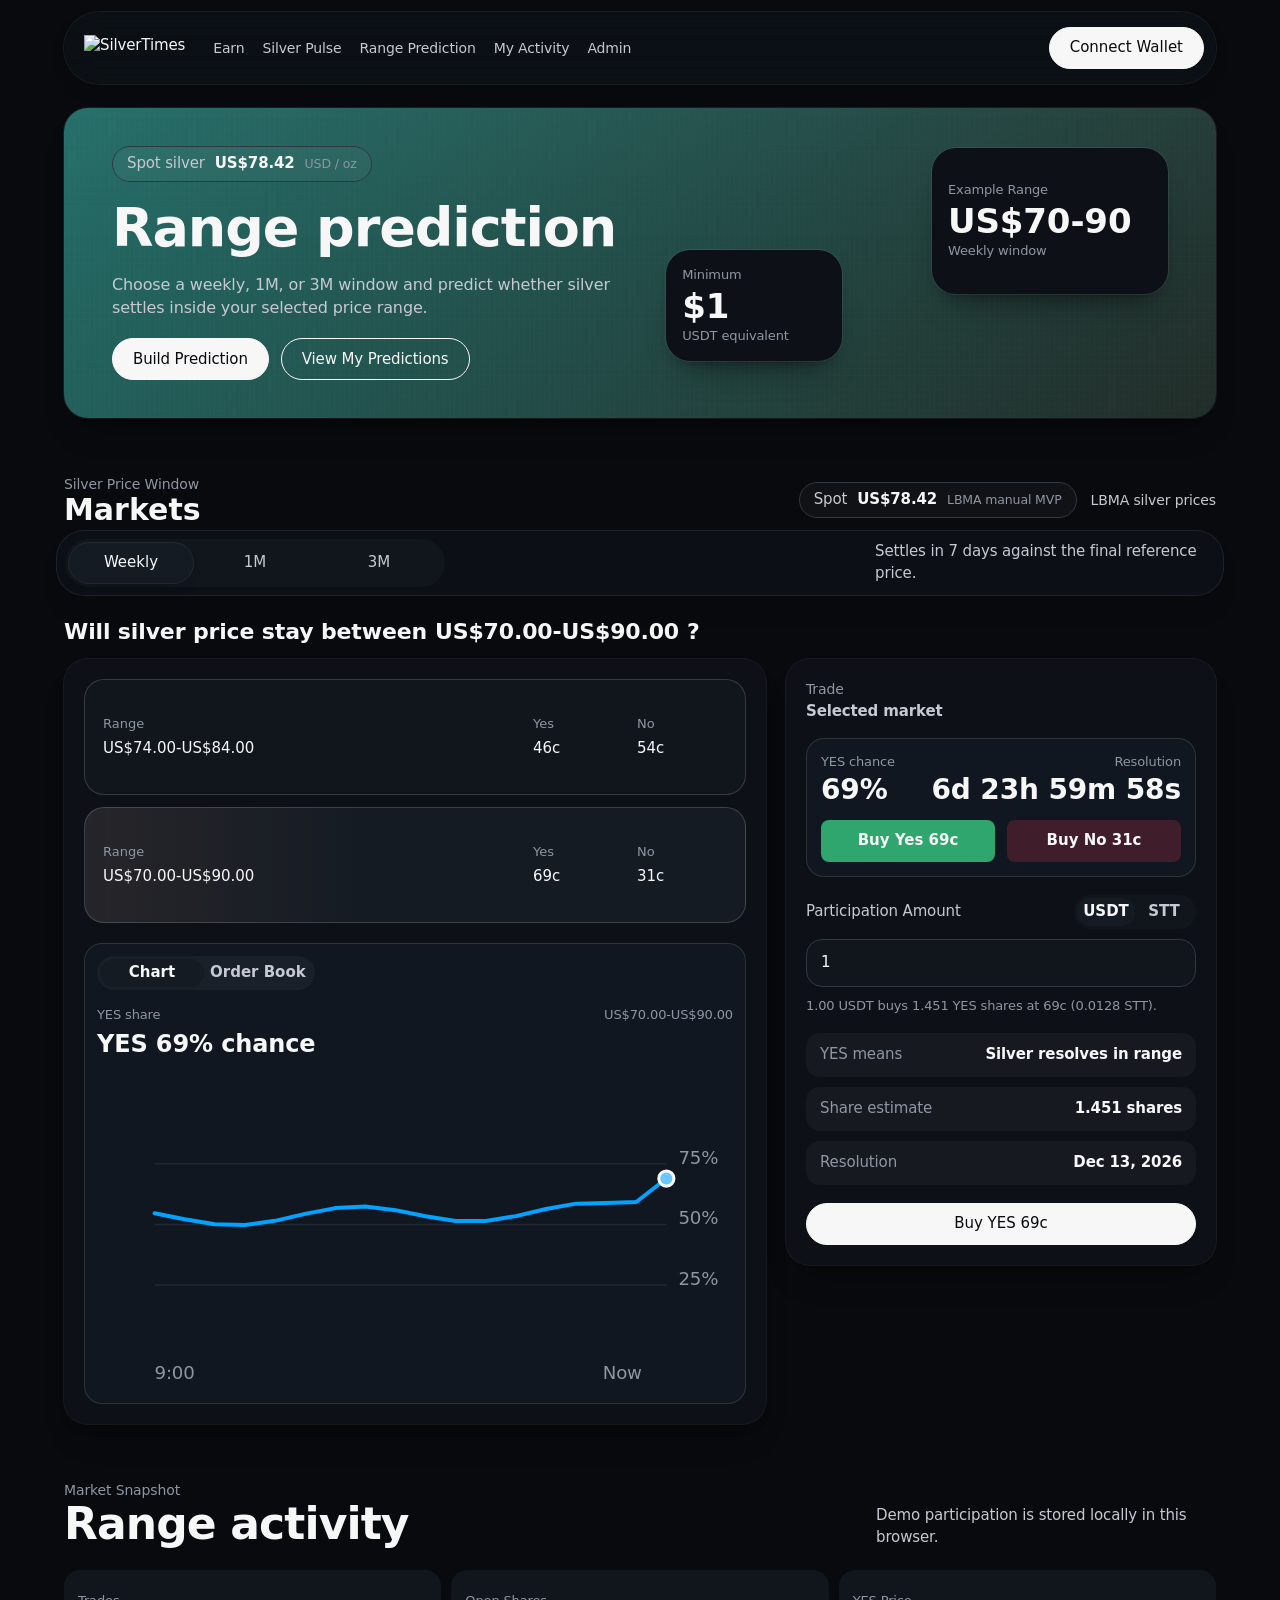
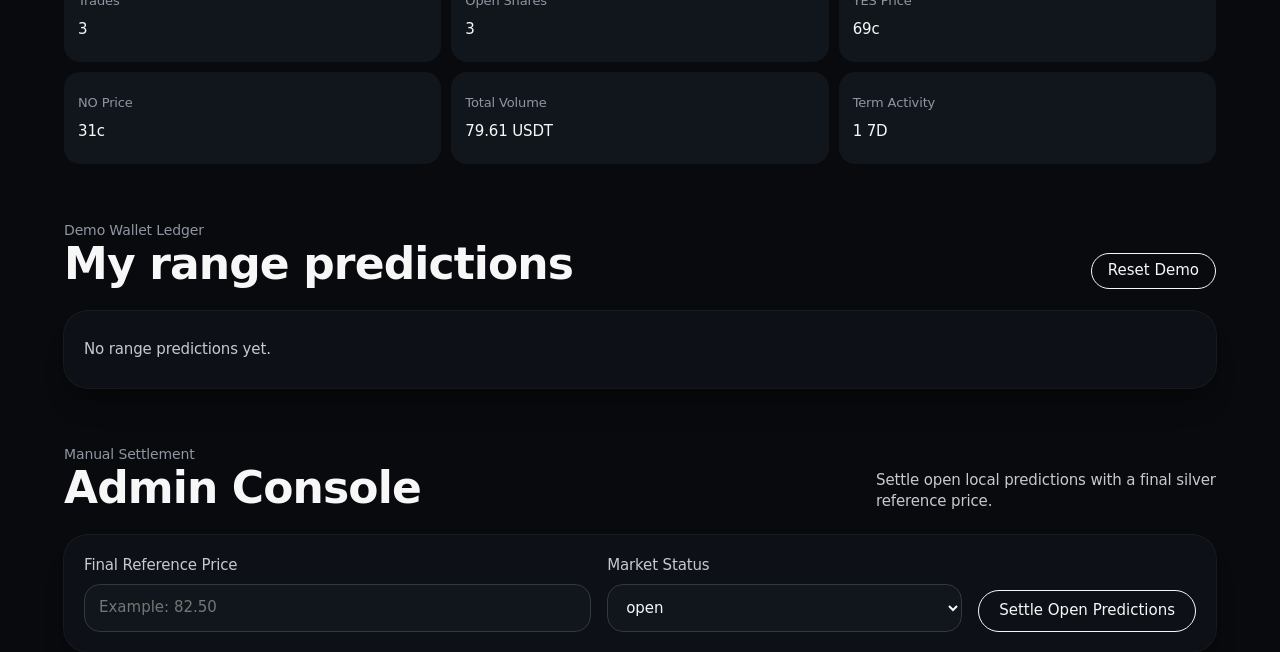
==== range-prediction.html @ 9d5549ba "Add range prediction market" ====
<!doctype html>
<html lang="en">
  <head>
    <meta charset="utf-8">
    <meta name="viewport" content="width=device-width, initial-scale=1">
    <title>Range Prediction</title>
    <link rel="stylesheet" href="styles.css?v=20260520-unified-header">
  </head>
  <body class="range-prediction-page">
    <header class="topbar" aria-label="Primary">
      <a class="brand" href="index.html#dashboard" aria-label="SilverTimes">
        <img src="https://www.silvertimes.io/ST_LOGO_DARK@2x.png" alt="SilverTimes">
      </a>
      <nav class="navlinks" aria-label="Sections">
        <a href="index.html#dashboard">Earn</a>
        <a href="silver-pulse.html">Silver Pulse</a>
        <a href="#predict">Range Prediction</a>
        <a href="#profile">My Activity</a>
        <a href="#admin">Admin</a>
      </nav>
      <div id="rangeHeaderMetric" class="spot-header" aria-live="polite"></div>
      <button id="rangeWalletButton" class="primary-button" type="button">Connect Wallet</button>
    </header>

    <main>
      <section id="predict" class="hero-band range-hero" aria-labelledby="rangeTitle">
        <div class="hero-copy">
          <div id="rangeSpotPill" class="spot-pill" aria-live="polite"></div>
          <h1 id="rangeTitle">Range prediction</h1>
          <p class="pulse-hero-text">
            Choose a weekly, 1M, or 3M window and predict whether silver settles inside your selected price range.
          </p>
          <div class="hero-actions">
            <a class="primary-button" href="#builder">Build Prediction</a>
            <a class="ghost-button" href="#profile">View My Predictions</a>
          </div>
        </div>
        <div class="hero-visual range-hero-visual" aria-hidden="true">
          <div class="orbital-card large">
            <span>Example Range</span>
            <strong id="heroRangeValue">US$70-90</strong>
            <small id="heroTermValue">1M window</small>
          </div>
          <div class="orbital-card">
            <span>Minimum</span>
            <strong>$1</strong>
            <small>USDT equivalent</small>
          </div>
        </div>
      </section>

      <section id="builder" class="workspace" aria-labelledby="builderTitle">
        <div class="section-heading range-builder-heading">
          <div>
            <p class="eyebrow">Silver Price Window</p>
            <h2 id="builderTitle">Markets</h2>
          </div>
          <div class="heading-actions">
            <div id="rangeSpotInline" class="spot-inline" aria-live="polite"></div>
            <a class="text-link" href="https://www.lbma.org.uk/prices-and-data/precious-metal-prices" target="_blank" rel="noreferrer">
              LBMA silver prices
            </a>
          </div>
        </div>

        <div class="controls-row range-controls-row">
          <div class="segmented" role="tablist" aria-label="Prediction term">
            <button class="segment is-active" type="button" data-term="weekly" role="tab" aria-selected="true">Weekly</button>
            <button class="segment" type="button" data-term="1m" role="tab" aria-selected="false">1M</button>
            <button class="segment" type="button" data-term="3m" role="tab" aria-selected="false">3M</button>
          </div>
          <p id="termSummary" class="summary-text">Settles in 7 days against the final reference price.</p>
        </div>

        <div id="rangeMarketQuestion" class="range-market-question" aria-live="polite"></div>

        <div class="product-grid range-builder-grid">
          <section class="product-list-shell range-market-list-shell" aria-labelledby="rangePresetTitle">
            <div class="panel-title-row">
              <div>
                <p class="eyebrow">Active Markets</p>
                <h3 id="rangePresetTitle">Range presets</h3>
              </div>
              <span id="rangeStatusPill" class="status-pill">Open</span>
            </div>
            <div id="rangePresetList" class="product-list range-preset-list" aria-live="polite"></div>

            <div class="range-market-panel">
              <div class="market-tabs" role="tablist" aria-label="Market view">
                <button id="chartTabButton" class="market-tab is-active" type="button" data-market-view="chart" role="tab" aria-selected="true" onclick="window.setRangeMarketView && window.setRangeMarketView('chart')">Chart</button>
                <button id="orderBookTabButton" class="market-tab" type="button" data-market-view="order-book" role="tab" aria-selected="false" onclick="window.setRangeMarketView && window.setRangeMarketView('order-book')">Order Book</button>
              </div>

              <div id="sharePriceChart" class="share-price-chart" aria-label="YES share price chart"></div>
              <div id="orderBookPanel" class="order-book-panel" aria-label="Market order book"></div>
            </div>
          </section>

          <aside class="detail-panel" aria-labelledby="ticketTitle">
            <div class="detail-stack">
              <div class="detail-header range-ticket-header">
                <p class="eyebrow">Trade</p>
                <h3 id="ticketTitle">Selected market</h3>
              </div>

              <div class="range-market-card">
                <div class="market-header-row">
                  <div>
                    <span id="marketChanceLabel" class="metric-label">YES chance</span>
                    <strong id="yesChanceValue">-</strong>
                  </div>
                  <div>
                    <span class="metric-label">Resolution</span>
                    <strong id="resolutionCountdown">-</strong>
                  </div>
                </div>

                <div class="market-side-actions" role="group" aria-label="Prediction side">
                  <button id="buyYesButton" class="market-side-button yes is-active" type="button" data-side="YES">Buy Yes</button>
                  <button id="buyNoButton" class="market-side-button no" type="button" data-side="NO">Buy No</button>
                </div>

              </div>

              <div class="amount-field">
                <div class="amount-heading">
                  <label for="rangeAmountInput">Participation Amount</label>
                  <div class="amount-unit-toggle" role="group" aria-label="Participation asset">
                    <button id="rangeUsdtButton" class="is-active" type="button" data-asset="USDT">USDT</button>
                    <button id="rangeSttButton" type="button" data-asset="STT">STT</button>
                  </div>
                </div>
                <input id="rangeAmountInput" type="number" min="0" step="0.01" placeholder="1.00">
                <div id="rangeAmountConversion" class="amount-conversion" aria-live="polite"></div>
              </div>

              <div id="rangeTicketSummary" class="range-ticket-summary"></div>
              <button id="submitRangePredictionButton" class="primary-button" type="button">Buy Shares</button>
            </div>
          </aside>
        </div>
      </section>

      <section class="workspace" aria-labelledby="marketStatsTitle">
        <div class="section-heading">
          <div>
            <p class="eyebrow">Market Snapshot</p>
            <h2 id="marketStatsTitle">Range activity</h2>
          </div>
          <p class="summary-text">Demo participation is stored locally in this browser.</p>
        </div>
        <div id="rangeStatsGrid" class="stat-grid range-stats-grid" aria-live="polite"></div>
      </section>

      <section id="profile" class="workspace" aria-labelledby="rangeProfileTitle">
        <div class="section-heading">
          <div>
            <p class="eyebrow">Demo Wallet Ledger</p>
            <h2 id="rangeProfileTitle">My range predictions</h2>
          </div>
          <button id="resetRangeButton" class="ghost-button compact" type="button">Reset Demo</button>
        </div>
        <div id="rangeProfilePanel" class="positions-list range-table-shell" aria-live="polite"></div>
      </section>

      <section id="admin" class="workspace" aria-labelledby="rangeAdminTitle">
        <div class="section-heading">
          <div>
            <p class="eyebrow">Manual Settlement</p>
            <h2 id="rangeAdminTitle">Admin Console</h2>
          </div>
          <p class="summary-text">Settle open local predictions with a final silver reference price.</p>
        </div>
        <form id="rangeAdminForm" class="admin-form range-admin-form">
          <div class="field">
            <label for="adminFinalPrice">Final Reference Price</label>
            <input id="adminFinalPrice" type="number" min="0" step="0.01" placeholder="Example: 82.50">
          </div>
          <div class="field">
            <label for="adminMarketStatus">Market Status</label>
            <select id="adminMarketStatus">
              <option value="open">open</option>
              <option value="locked">locked</option>
              <option value="settled">settled</option>
            </select>
          </div>
          <button class="ghost-button" type="submit">Settle Open Predictions</button>
        </form>
      </section>
    </main>

    <div id="rangeToast" class="toast" role="status" aria-live="polite"></div>

    <script src="range-prediction.js?v=20260520-unified-header"></script>
  </body>
</html>
---- styles.css ----
:root {
  --color-canvas: #080a0d;
  --color-ink: #f7f7f8;
  --color-graphite: #ffffff;
  --color-warm-mist: #211713;
  --color-terracotta: #f0a47a;
  --color-fog: #11161d;
  --color-muted-stone: #c6c9d1;
  --color-light-steel: #8f96a3;
  --color-hint-of-grey: #303844;
  --color-dusk-link: #a9afba;
  --surface-panel: #0d1117;
  --surface-elevated: #151b23;
  --font-sohne: Inter, ui-sans-serif, system-ui, -apple-system, BlinkMacSystemFont, "Segoe UI", Roboto, sans-serif;
  --font-signifier: Inter, ui-sans-serif, system-ui, -apple-system, BlinkMacSystemFont, "Segoe UI", Roboto, sans-serif;
  --page-max-width: 1152px;
  --shadow-subtle: rgba(255, 255, 255, 0.07) 0 0 0 1px, rgba(0, 0, 0, 0.45) 0 22px 34px -18px, rgba(0, 0, 0, 0.35) 0 8px 12px -8px;
}

* {
  box-sizing: border-box;
}

html {
  scroll-behavior: smooth;
}

section {
  scroll-margin-top: 100px;
}

body {
  margin: 0;
  min-width: 320px;
  background: var(--color-canvas);
  color: var(--color-ink);
  font-family: var(--font-sohne);
  font-size: 15px;
  line-height: 1.43;
  letter-spacing: -0.009em;
}

button,
input,
select {
  font: inherit;
}

a {
  color: inherit;
}

.topbar {
  position: sticky;
  top: 0;
  z-index: 20;
  display: grid;
  grid-template-columns: auto minmax(0, 1fr) auto auto;
  align-items: center;
  gap: 14px;
  width: min(var(--page-max-width), calc(100% - 40px));
  min-height: 72px;
  margin: 12px auto 0;
  padding: 10px 12px 10px 20px;
  border-radius: 999px;
  background: rgba(13, 17, 23, 0.9);
  box-shadow: rgba(255, 255, 255, 0.08) 0 0 0 1px, rgba(0, 0, 0, 0.5) 0 10px 24px -16px;
  backdrop-filter: blur(18px);
}

.topbar .navlinks {
  margin-left: 14px;
}

.brand {
  display: inline-flex;
  align-items: center;
  color: var(--color-ink);
  font-weight: 500;
  text-decoration: none;
}

.brand img {
  display: block;
  width: auto;
  height: 26px;
  object-fit: contain;
}

.navlinks {
  display: flex;
  align-items: center;
  gap: 18px;
}

.navlinks a,
.text-link {
  color: var(--color-muted-stone);
  font-size: 14px;
  font-weight: 500;
  line-height: 1;
  text-decoration: none;
  white-space: nowrap;
}

.navlinks a:hover,
.text-link:hover {
  color: var(--color-ink);
}

.primary-button,
.ghost-button {
  display: inline-flex;
  align-items: center;
  justify-content: center;
  min-height: 42px;
  padding: 0 20px;
  border-radius: 999px;
  font-weight: 500;
  text-decoration: none;
  cursor: pointer;
  white-space: nowrap;
}

.primary-button {
  border: 1px solid var(--color-ink);
  background: var(--color-ink);
  color: #080a0d;
}

.ghost-button {
  border: 1px solid var(--color-ink);
  background: transparent;
  color: var(--color-ink);
}

.primary-button:hover,
.primary-button:focus-visible {
  background: #ffffff;
}

.ghost-button:hover,
.ghost-button:focus-visible {
  background: var(--surface-elevated);
}

.ghost-button.compact {
  min-height: 36px;
  padding: 0 16px;
}

.hero-band {
  position: relative;
  width: min(var(--page-max-width), calc(100% - 40px));
  height: auto;
  min-height: 310px;
  margin: 24px auto 0;
  display: grid;
  grid-template-columns: minmax(0, 1.02fr) minmax(360px, 0.98fr);
  gap: 32px;
  align-items: center;
  padding: 36px 48px;
  border-radius: 24px;
  background: linear-gradient(-45deg, #0b0f15, #123455, #211713, #148bd2);
  background-size: 400% 400%;
  animation: heroGradientFlow 15s ease infinite;
  box-shadow: var(--shadow-subtle);
  overflow: hidden;
  isolation: isolate;
}

.hero-band::after {
  content: "";
  position: absolute;
  z-index: -1;
  pointer-events: none;
}

.hero-band::before {
  content: none;
}

.hero-band::after {
  inset: 0;
  background:
    repeating-linear-gradient(90deg, rgba(255, 255, 255, 0.045) 0 1px, transparent 1px 5px),
    repeating-linear-gradient(0deg, rgba(255, 255, 255, 0.025) 0 1px, transparent 1px 7px),
    linear-gradient(180deg, rgba(255, 255, 255, 0.08), transparent 42%, rgba(0, 0, 0, 0.24));
  background-size: 100% 100%, 100% 100%, 100% 100%;
  opacity: 0.22;
  mix-blend-mode: screen;
  animation: heroTextureDrift 9s linear infinite;
}

@keyframes heroGradientFlow {
  0% {
    background-position: 0% 50%;
  }

  50% {
    background-position: 100% 50%;
  }

  100% {
    background-position: 0% 50%;
  }
}

@keyframes heroTextureDrift {
  0% {
    transform: translateX(0);
  }

  100% {
    transform: translateX(18px);
  }
}

@media (prefers-reduced-motion: reduce) {
  .hero-band,
  .hero-band::after {
    animation: none;
  }
}

.hero-copy {
  position: relative;
  z-index: 1;
  display: grid;
  gap: 18px;
}

.spot-pill,
.spot-inline,
.spot-header {
  display: inline-flex;
  align-items: center;
  gap: 10px;
  width: fit-content;
  min-height: 36px;
  padding: 0 14px;
  border: 1px solid var(--color-hint-of-grey);
  border-radius: 999px;
  background: rgba(255, 255, 255, 0.03);
  color: var(--color-muted-stone);
}

.spot-pill:empty,
.spot-inline:empty {
  display: none;
}

.spot-pill strong,
.spot-inline strong,
.spot-header strong {
  color: var(--color-ink);
  font-weight: 600;
}

.spot-pill small,
.spot-inline small,
.spot-header small {
  color: var(--color-light-steel);
}

.spot-header {
  max-width: 0;
  min-height: 38px;
  padding: 0;
  opacity: 0;
  overflow: hidden;
  white-space: nowrap;
  transform: translateX(18px) scale(0.96);
  transition: max-width 260ms ease, padding 260ms ease, opacity 220ms ease, transform 260ms ease;
}

.topbar.has-spot .spot-header {
  max-width: 310px;
  padding: 0 14px;
  opacity: 1;
  transform: translateX(0) scale(1);
}

.spot-inline {
  transition: opacity 180ms ease, transform 220ms ease;
}

.market-stuck .spot-inline {
  opacity: 0;
  transform: translateY(-8px) scale(0.96);
  pointer-events: none;
}

.silver-pulse-page.market-stuck .spot-inline {
  opacity: 1;
  transform: none;
  pointer-events: auto;
}

.eyebrow {
  margin: 0;
  color: var(--color-light-steel);
  font-size: 14px;
  line-height: 1.43;
}

h1,
h2,
h3 {
  margin: 0;
  color: var(--color-ink);
}

h1,
h2 {
  font-family: var(--font-signifier);
  font-weight: 600;
  letter-spacing: -0.02em;
}

h1 {
  max-width: 660px;
  font-size: clamp(38px, 5vw, 54px);
  line-height: 1.05;
}

h2 {
  font-size: clamp(34px, 4vw, 44px);
  line-height: 1.1;
}

h3 {
  font-size: 22px;
  font-weight: 500;
  line-height: 1.18;
}

.hero-actions {
  display: flex;
  flex-wrap: wrap;
  gap: 12px;
}

.hero-visual {
  position: relative;
  z-index: 1;
  min-height: 230px;
}

.orbital-card {
  position: absolute;
  display: grid;
  gap: 4px;
  min-width: 150px;
  padding: 16px;
  border-radius: 24px;
  background: var(--surface-panel);
  box-shadow: var(--shadow-subtle);
}

.orbital-card span,
.orbital-card small,
.metric-label {
  color: var(--color-light-steel);
  font-size: 13px;
}

.orbital-card strong {
  font-family: var(--font-signifier);
  font-size: 40px;
  font-weight: 600;
  line-height: 1;
}

.orbital-card.large {
  top: 0;
  right: 24px;
  z-index: 4;
  min-width: 176px;
  min-height: 146px;
  align-content: center;
}

.orbital-card:not(.large):not(.warm) {
  top: 68px;
  left: 22px;
  z-index: 1;
  min-width: 176px;
}

.orbital-card.warm {
  left: 82px;
  bottom: 4px;
  z-index: 2;
  min-width: 306px;
  background: var(--color-warm-mist);
  transform: rotate(-1deg);
}

.orbital-card.warm::before {
  content: "";
  width: 70px;
  height: 6px;
  border-radius: 999px;
  background: var(--color-terracotta);
}

.workspace {
  width: min(var(--page-max-width), calc(100% - 40px));
  margin: 0 auto;
  padding: 56px 0 0;
}

.section-heading {
  display: flex;
  align-items: flex-end;
  justify-content: space-between;
  gap: 24px;
  margin-bottom: 22px;
}

.heading-actions {
  display: flex;
  align-items: center;
  gap: 14px;
}

.summary-text {
  max-width: 340px;
  margin: 0;
  color: var(--color-muted-stone);
}

.controls-row {
  position: sticky;
  top: 88px;
  z-index: 14;
  display: flex;
  align-items: center;
  justify-content: space-between;
  gap: 16px;
  margin: -8px -8px 20px;
  padding: 8px;
  border-radius: 28px;
  background: rgba(8, 10, 13, 0);
  transition: background 220ms ease, box-shadow 220ms ease, transform 220ms ease;
}

.controls-row.is-stuck {
  background: rgba(8, 10, 13, 0.86);
  box-shadow: rgba(255, 255, 255, 0.08) 0 0 0 1px, rgba(0, 0, 0, 0.42) 0 18px 34px -20px;
  backdrop-filter: blur(16px);
}

.segmented {
  display: inline-flex;
  min-height: 48px;
  padding: 4px;
  border-radius: 999px;
  background: var(--color-fog);
}

.segment,
.term-segment {
  min-width: 124px;
  min-height: 40px;
  border: 0;
  border-radius: 999px;
  background: transparent;
  color: var(--color-muted-stone);
  font-weight: 500;
  cursor: pointer;
}

.term-segment {
  min-width: 94px;
}

.segment.is-active,
.term-segment.is-active {
  background: var(--surface-elevated);
  color: var(--color-ink);
  box-shadow: rgba(255, 255, 255, 0.08) 0 0 0 1px, rgba(0, 0, 0, 0.35) 0 8px 18px -12px;
}

.expiry-picker {
  display: flex;
  flex-wrap: wrap;
  justify-content: flex-end;
  gap: 10px;
}

.expiry-list {
  display: inline-flex;
  min-height: 48px;
  padding: 4px;
  border-radius: 999px;
  background: var(--color-fog);
}

.expiry-option {
  display: grid;
  place-items: center;
  gap: 1px;
  min-width: 84px;
  min-height: 48px;
  border: 0;
  border-radius: 999px;
  background: transparent;
  color: var(--color-muted-stone);
  font-weight: 500;
  cursor: pointer;
}

.expiry-option.is-active {
  background: var(--surface-elevated);
  color: var(--color-ink);
  box-shadow: rgba(255, 255, 255, 0.08) 0 0 0 1px, rgba(0, 0, 0, 0.35) 0 8px 18px -12px;
}

.product-grid {
  display: grid;
  grid-template-columns: minmax(0, 1fr) 410px;
  gap: 20px;
  align-items: start;
}

.product-list-shell,
.detail-panel,
.positions-list,
.admin-form {
  border-radius: 24px;
  background: var(--surface-panel);
  box-shadow: var(--shadow-subtle);
}

.panel-title-row {
  display: flex;
  justify-content: space-between;
  gap: 20px;
  padding: 20px;
}

.mini-visual {
  display: flex;
  align-items: center;
  gap: 8px;
  min-width: 220px;
}

.mini-visual span {
  flex: 1;
  height: 10px;
  border-radius: 999px;
  background: var(--color-fog);
  overflow: hidden;
}

.mini-visual span::before {
  content: "";
  display: block;
  width: var(--fill, 66%);
  height: 100%;
  border-radius: inherit;
  background: var(--color-ink);
}

.mini-visual strong {
  font-size: 14px;
  font-weight: 500;
}

.product-list {
  display: grid;
  gap: 12px;
  padding: 0 20px 20px;
}

.product-row {
  display: grid;
  grid-template-columns: 1fr 130px 130px 156px;
  gap: 14px;
  align-items: center;
  width: 100%;
  min-height: 116px;
  padding: 18px;
  border: 1px solid rgba(255, 255, 255, 0.16);
  border-radius: 20px;
  background: var(--color-fog);
  color: var(--color-ink);
  text-align: left;
  cursor: pointer;
}

.product-row:hover {
  border-color: rgba(255, 255, 255, 0.34);
  background: var(--surface-elevated);
}

.product-row.is-selected {
  border-color: rgba(255, 255, 255, 0.16);
  background:
    linear-gradient(90deg, rgba(240, 164, 122, 0.08), transparent 42%),
    var(--surface-elevated);
}

.product-title {
  display: grid;
  gap: 8px;
}

.product-title strong {
  font-size: 22px;
  font-weight: 500;
  line-height: 1.18;
}

.product-title span {
  color: var(--color-muted-stone);
}

.risk-visual {
  display: grid;
  gap: 8px;
}

.risk-track {
  position: relative;
  height: 10px;
  border-radius: 999px;
  background: var(--color-warm-mist);
}

.risk-track::before {
  content: "";
  position: absolute;
  left: var(--marker, 50%);
  top: -5px;
  width: 20px;
  height: 20px;
  border-radius: 50%;
  background: var(--color-ink);
}

.metric {
  display: grid;
  gap: 4px;
}

.metric-value {
  color: var(--color-ink);
  font-weight: 500;
}

.metric-value small {
  display: block;
  margin-top: 4px;
  color: var(--color-light-steel);
  font-size: 12px;
  font-weight: 500;
}

.detail-panel {
  position: sticky;
  top: 100px;
  padding: 20px;
}

.detail-stack {
  display: grid;
  gap: 18px;
}

.detail-header {
  display: grid;
  gap: 8px;
}

.stat-grid {
  display: grid;
  grid-template-columns: 1fr 1fr;
  gap: 10px;
}

.stat,
.quote-box,
.scenario-card {
  padding: 14px;
  border-radius: 16px;
  background: var(--color-fog);
}

.info-popover {
  position: relative;
  width: fit-content;
}

.info-button {
  min-height: 32px;
  padding: 0 12px;
  border: 1px solid var(--color-hint-of-grey);
  border-radius: 999px;
  background: transparent;
  color: var(--color-muted-stone);
  cursor: help;
}

.tooltip {
  position: absolute;
  left: 0;
  top: calc(100% + 8px);
  z-index: 10;
  display: none;
  width: min(320px, 78vw);
  padding: 12px;
  border: 1px solid var(--color-hint-of-grey);
  border-radius: 16px;
  background: var(--surface-elevated);
  color: var(--color-muted-stone);
  box-shadow: var(--shadow-subtle);
}

.tooltip strong {
  display: block;
  color: var(--color-ink);
}

.info-popover:hover .tooltip,
.info-popover:focus-within .tooltip {
  display: grid;
  gap: 6px;
}

.stat {
  display: grid;
  align-content: center;
  gap: 8px;
  min-height: 92px;
}

.stat .metric-label,
.stat .metric-value {
  display: block;
}

.outcome-map {
  display: grid;
  grid-template-columns: 1fr auto 1fr;
  gap: 10px;
  align-items: center;
}

.scenario-card {
  min-height: 112px;
}

.scenario-card strong {
  display: block;
  margin-bottom: 6px;
}

.scenario-card p {
  margin: 0;
  color: var(--color-muted-stone);
}

.target-node {
  width: 54px;
  height: 54px;
  display: grid;
  place-items: center;
  border-radius: 50%;
  background: var(--color-warm-mist);
  color: var(--color-terracotta);
  font-weight: 500;
}

.deposit-form {
  display: grid;
  gap: 14px;
  padding-top: 2px;
}

label {
  display: grid;
  gap: 8px;
  color: var(--color-muted-stone);
}

.amount-field {
  display: grid;
  gap: 10px;
}

.amount-heading {
  display: flex;
  align-items: center;
  justify-content: space-between;
  gap: 12px;
}

.amount-heading label {
  display: block;
}

.amount-unit-toggle {
  display: inline-flex;
  min-height: 34px;
  padding: 3px;
  border-radius: 999px;
  background: var(--color-fog);
}

.amount-unit-toggle button {
  min-width: 58px;
  border: 0;
  border-radius: 999px;
  background: transparent;
  color: var(--color-muted-stone);
  font-weight: 600;
  cursor: pointer;
}

.expiry-option small {
  color: var(--color-light-steel);
  font-size: 11px;
  font-weight: 500;
}

.amount-unit-toggle button.is-active {
  background: var(--surface-elevated);
  color: var(--color-ink);
}

.amount-conversion {
  color: var(--color-light-steel);
  font-size: 13px;
}

.field {
  display: grid;
  gap: 8px;
}

.field label {
  color: var(--color-muted-stone);
}

input,
select {
  width: 100%;
  min-height: 48px;
  border: 1px solid var(--color-hint-of-grey);
  border-radius: 16px;
  background: var(--color-fog);
  color: var(--color-ink);
  padding: 0 14px;
  outline: none;
}

input:focus,
select:focus {
  border-color: var(--color-ink);
}

.quote-box {
  display: block;
}

.scenario-chart {
  display: grid;
  gap: 12px;
  padding: 14px;
  border-radius: 18px;
  background: var(--surface-elevated);
}

.chart-header {
  display: flex;
  align-items: center;
  justify-content: space-between;
  gap: 12px;
  color: var(--color-muted-stone);
}

.chart-header strong {
  color: var(--color-ink);
}

.line-chart {
  min-height: 188px;
  border-radius: 14px;
  background:
    linear-gradient(90deg, rgba(255, 255, 255, 0.04) 1px, transparent 1px) 0 0 / 25% 100%,
    linear-gradient(180deg, rgba(255, 255, 255, 0.04) 1px, transparent 1px) 0 0 / 100% 33.33%,
    #111720;
  overflow: hidden;
}

.line-chart svg {
  display: block;
  width: 100%;
  height: auto;
}

.chart-grid-line {
  stroke: rgba(240, 164, 122, 0.52);
  stroke-width: 1;
  stroke-dasharray: 5 5;
}

.chart-expiry-line {
  stroke: rgba(255, 255, 255, 0.14);
  stroke-width: 1;
  stroke-dasharray: 4 4;
}

.chart-path {
  fill: none;
  stroke: #a89b51;
  stroke-width: 2.3;
  stroke-linecap: round;
  stroke-linejoin: round;
}

.chart-current-dot,
.chart-settle-dot {
  stroke: var(--color-ink);
  stroke-width: 2;
}

.chart-current-dot {
  fill: #67c7ff;
}

.chart-settle-dot {
  fill: var(--color-terracotta);
}

.chart-tag,
.chart-tooltip,
.chart-price,
.chart-axis {
  font-family: var(--font-sohne);
  font-size: 10px;
}

.chart-tag {
  fill: var(--color-muted-stone);
}

.chart-tooltip {
  fill: var(--color-ink);
}

.chart-price {
  fill: var(--color-terracotta);
  font-weight: 600;
}

.chart-axis {
  fill: var(--color-light-steel);
}

.scenario-slider {
  display: grid;
  grid-template-columns: 1fr auto;
  gap: 8px 12px;
  color: var(--color-light-steel);
}

.scenario-slider input {
  grid-column: 1 / -1;
  width: 100%;
  min-height: 28px;
  padding: 0;
  border: 0;
  border-radius: 0;
  background: transparent;
  accent-color: var(--color-terracotta);
  appearance: none;
  cursor: pointer;
  touch-action: pan-y;
}

.scenario-slider input::-webkit-slider-runnable-track {
  height: 6px;
  border-radius: 999px;
  background: linear-gradient(90deg, rgba(240, 164, 122, 0.9), rgba(247, 247, 248, 0.18));
}

.scenario-slider input::-webkit-slider-thumb {
  appearance: none;
  width: 18px;
  height: 18px;
  margin-top: -6px;
  border: 3px solid var(--color-ink);
  border-radius: 50%;
  background: var(--color-terracotta);
  box-shadow: 0 0 0 5px rgba(240, 164, 122, 0.16);
}

.scenario-slider input::-moz-range-track {
  height: 6px;
  border-radius: 999px;
  background: linear-gradient(90deg, rgba(240, 164, 122, 0.9), rgba(247, 247, 248, 0.18));
}

.scenario-slider input::-moz-range-thumb {
  width: 18px;
  height: 18px;
  border: 3px solid var(--color-ink);
  border-radius: 50%;
  background: var(--color-terracotta);
  box-shadow: 0 0 0 5px rgba(240, 164, 122, 0.16);
}

.scenario-slider strong,
.scenario-result strong {
  color: var(--color-ink);
}

.scenario-result {
  display: flex;
  align-items: center;
  justify-content: space-between;
  gap: 12px;
  min-height: 46px;
  padding: 0 14px;
  border-radius: 14px;
  background: rgba(255, 255, 255, 0.04);
  color: var(--color-light-steel);
}

.scenario-chart[data-outcome="convert"] .scenario-result {
  background: rgba(240, 164, 122, 0.14);
}

.scenario-chart.is-empty .scenario-result strong {
  color: var(--color-muted-stone);
}

.scenario-breakdown {
  margin: 8px 2px 0;
  color: var(--color-light-steel);
  font-size: 0.72rem;
  line-height: 1.45;
}

.payoff-track {
  position: relative;
  display: grid;
  grid-template-columns: 1fr auto 1fr;
  gap: 12px;
  align-items: center;
  min-height: 110px;
}

.payoff-track::before {
  content: "";
  position: absolute;
  left: 22%;
  right: 22%;
  top: 50%;
  height: 4px;
  border-radius: 999px;
  background: linear-gradient(90deg, rgba(240, 164, 122, 0.45), rgba(247, 247, 248, 0.2), rgba(240, 164, 122, 0.45));
  transform: translateY(-50%);
}

.payoff-node {
  position: relative;
  z-index: 1;
  display: grid;
  gap: 6px;
  min-height: 90px;
  padding: 14px;
  border-radius: 16px;
  background: var(--surface-elevated);
}

.payoff-node small {
  color: var(--color-light-steel);
}

.payoff-node strong {
  color: var(--color-ink);
}

.payoff-threshold {
  position: relative;
  z-index: 1;
  display: grid;
  place-items: center;
  width: 64px;
  height: 64px;
  border-radius: 50%;
  background: var(--color-warm-mist);
  color: var(--color-terracotta);
  font-weight: 600;
  text-align: center;
}

.payoff-chart.is-empty .payoff-node strong {
  color: var(--color-muted-stone);
}

.ack-list {
  display: grid;
  gap: 8px;
  margin: 0;
  padding: 0;
  list-style: none;
}

.ack-list label {
  grid-template-columns: 18px 1fr;
  align-items: start;
  gap: 10px;
  line-height: 1.35;
}

.ack-list input {
  width: 18px;
  min-height: 18px;
  margin: 2px 0 0;
  accent-color: var(--color-ink);
}

.positions-list {
  margin-top: 20px;
}

.position-row {
  display: grid;
  grid-template-columns: minmax(170px, 1fr) repeat(4, minmax(110px, 0.6fr)) auto;
  gap: 12px;
  align-items: center;
  padding: 18px 20px;
  border-bottom: 1px solid var(--color-hint-of-grey);
}

.position-row:last-child {
  border-bottom: 0;
}

.empty-state {
  padding: 28px 20px;
  color: var(--color-muted-stone);
}

.status-pill {
  display: inline-flex;
  align-items: center;
  width: fit-content;
  min-height: 28px;
  padding: 0 10px;
  border-radius: 999px;
  background: var(--color-warm-mist);
  color: var(--color-terracotta);
  font-size: 13px;
  font-weight: 500;
}

.admin-form {
  display: grid;
  grid-template-columns: minmax(180px, 1fr) minmax(180px, 1fr) auto;
  gap: 16px;
  align-items: end;
  margin-top: 20px;
  padding: 20px;
}

.toast {
  position: fixed;
  right: 24px;
  bottom: 24px;
  z-index: 40;
  max-width: 360px;
  padding: 14px 16px;
  border-radius: 16px;
  background: var(--color-ink);
  color: #080a0d;
  opacity: 0;
  transform: translateY(8px);
  pointer-events: none;
  transition: opacity 160ms ease, transform 160ms ease;
}

.toast.is-visible {
  opacity: 1;
  transform: translateY(0);
}

.confirm-modal {
  position: fixed;
  inset: 0;
  z-index: 60;
  display: grid;
  place-items: center;
  padding: 24px;
  background: rgba(0, 0, 0, 0.64);
  backdrop-filter: blur(12px);
}

.confirm-modal[hidden] {
  display: none;
}

.confirm-card {
  width: min(460px, 100%);
  display: grid;
  gap: 18px;
  padding: 24px;
  border: 1px solid var(--color-hint-of-grey);
  border-radius: 24px;
  background: var(--surface-panel);
  box-shadow: rgba(0, 0, 0, 0.5) 0 30px 60px -24px;
}

.confirm-summary {
  display: grid;
  grid-template-columns: 1fr 1fr;
  gap: 10px;
}

.confirm-summary span {
  display: grid;
  gap: 4px;
  padding: 12px;
  border-radius: 14px;
  background: var(--color-fog);
}

.confirm-summary .invest-summary {
  grid-column: 1 / -1;
}

.confirm-summary small {
  color: var(--color-light-steel);
}

.confirm-summary strong {
  color: var(--color-ink);
}

.confirm-check {
  grid-template-columns: 18px 1fr;
  align-items: start;
  gap: 10px;
  line-height: 1.35;
}

.confirm-check input {
  width: 18px;
  min-height: 18px;
  margin: 2px 0 0;
  accent-color: var(--color-ink);
}

.confirm-actions {
  display: flex;
  justify-content: flex-end;
  gap: 10px;
}

.confirm-actions .primary-button:disabled {
  opacity: 0.45;
  cursor: not-allowed;
}

@media (max-width: 1080px) {
  .hero-band,
  .product-grid {
    grid-template-columns: 1fr;
  }

  .hero-visual {
    min-height: 220px;
  }

  .orbital-card.large {
    right: 0;
  }

  .orbital-card.warm {
    left: 70px;
    min-width: 280px;
  }

  .detail-panel {
    position: static;
  }

  .product-row,
  .position-row {
    grid-template-columns: 1fr 1fr;
  }
}

@media (max-width: 760px) {
  .topbar {
    grid-template-columns: 1fr auto auto;
    width: min(100% - 24px, var(--page-max-width));
    margin-top: 8px;
    gap: 8px;
  }

  .navlinks {
    display: none;
  }

  .topbar.has-spot .spot-header {
    max-width: 118px;
    padding: 0 10px;
  }

  .spot-header span,
  .spot-header small {
    display: none;
  }

  .hero-band,
  .workspace {
    width: min(100% - 24px, var(--page-max-width));
  }

  .hero-band {
    min-height: auto;
    padding: 86px 28px 28px;
  }

  .hero-visual {
    display: none;
  }

  .section-heading,
  .controls-row,
  .panel-title-row {
    align-items: flex-start;
    flex-direction: column;
  }

  .controls-row {
    top: 76px;
    margin-left: -6px;
    margin-right: -6px;
  }

  .heading-actions {
    align-items: flex-start;
    flex-direction: column;
  }

  .segmented,
  .term-control,
  .expiry-list,
  .expiry-picker {
    width: 100%;
  }

  .segment,
  .term-segment,
  .expiry-option {
    flex: 1;
    min-width: 0;
  }

  .product-row,
  .position-row,
  .stat-grid,
  .admin-form,
  .payoff-track {
    grid-template-columns: 1fr;
  }

  .stat {
    min-height: 76px;
  }

  .toast {
    left: 16px;
    right: 16px;
    bottom: 16px;
  }
}

.pulse-hero {
  min-height: 300px;
  background:
    radial-gradient(circle at 76% 22%, rgba(103, 199, 255, 0.22), transparent 28%),
    linear-gradient(135deg, #0b1016 0%, #16110f 46%, #0f2232 100%);
}

.pulse-hero::after {
  opacity: 0.18;
  background:
    linear-gradient(90deg, rgba(255, 255, 255, 0.035) 1px, transparent 1px) 0 0 / 24px 100%,
    linear-gradient(180deg, rgba(255, 255, 255, 0.025) 1px, transparent 1px) 0 0 / 100% 24px;
}

.pulse-hero .orbital-card.warm {
  display: none;
}

.pulse-hero .orbital-card.large {
  top: 18px;
  right: 18px;
}

.pulse-hero .orbital-card:not(.large):not(.warm) {
  top: 100px;
  left: 56px;
}

.pulse-hero-text {
  max-width: 650px;
  margin: 0;
  color: var(--color-muted-stone);
  font-size: 16px;
}

.pulse-round-grid {
  grid-template-columns: minmax(0, 1fr) 410px;
}

.pulse-play-panel {
  display: grid;
  gap: 14px;
  padding: 0 20px 20px;
}

.pulse-question-card {
  display: grid;
  gap: 8px;
  min-height: 98px;
  padding: 18px;
  border-radius: 20px;
  background:
    linear-gradient(90deg, rgba(240, 164, 122, 0.08), transparent 48%),
    var(--color-fog);
  border: 1px solid rgba(255, 255, 255, 0.14);
}

.pulse-question-card strong {
  max-width: 720px;
  font-size: 28px;
  font-weight: 500;
  line-height: 1.12;
}

.pulse-price-grid {
  display: grid;
  grid-template-columns: repeat(4, minmax(0, 1fr));
  gap: 8px;
  order: 4;
}

.pulse-price-grid .stat {
  min-height: 74px;
  padding: 12px;
  background: rgba(255, 255, 255, 0.035);
}

.prediction-actions {
  position: relative;
  display: grid;
  grid-template-columns: 1fr 1fr;
  gap: 14px;
}

.pulse-choice {
  display: grid;
  place-items: center;
  gap: 8px;
  min-height: 176px;
  border: 1px solid rgba(255, 255, 255, 0.16);
  border-radius: 20px;
  background: var(--surface-elevated);
  color: var(--color-ink);
  cursor: pointer;
  transition: transform 180ms ease, border-color 180ms ease, box-shadow 180ms ease, background 180ms ease;
}

.pulse-choice span {
  color: var(--color-light-steel);
  font-size: 15px;
}

.pulse-choice strong {
  font-family: var(--font-signifier);
  font-size: clamp(54px, 7vw, 78px);
  font-weight: 600;
  line-height: 1;
}

.pulse-choice:hover:not(:disabled),
.pulse-choice:focus-visible:not(:disabled),
.pulse-choice.is-selected {
  transform: translateY(-2px);
  border-color: rgba(255, 255, 255, 0.34);
}

.pulse-choice-up {
  background:
    linear-gradient(135deg, rgba(0, 193, 118, 0.52), rgba(0, 124, 83, 0.34) 58%),
    #10221d;
  border-color: rgba(0, 193, 118, 0.34);
}

.pulse-choice-up.is-selected,
.pulse-choice-up:hover:not(:disabled),
.pulse-choice-up:focus-visible:not(:disabled) {
  box-shadow: inset 0 0 0 1px rgba(0, 193, 118, 0.72), rgba(0, 193, 118, 0.2) 0 20px 40px -24px;
}

.pulse-choice-down {
  background:
    linear-gradient(135deg, rgba(255, 59, 79, 0.52), rgba(139, 38, 49, 0.34) 58%),
    #271418;
  border-color: rgba(255, 59, 79, 0.34);
}

.pulse-choice-down.is-selected,
.pulse-choice-down:hover:not(:disabled),
.pulse-choice-down:focus-visible:not(:disabled) {
  box-shadow: inset 0 0 0 1px rgba(255, 59, 79, 0.72), rgba(255, 59, 79, 0.18) 0 20px 40px -24px;
}

.pulse-choice:disabled {
  cursor: not-allowed;
  opacity: 0.82;
}

.pulse-status-line {
  display: none;
  background: var(--surface-elevated);
}

.prediction-celebration {
  pointer-events: none;
  position: absolute;
  inset: -42px -18px -42px;
  z-index: 3;
  overflow: visible;
}

.prediction-celebration.is-active .celebration-core {
  animation: predictionCoreFlash 360ms ease-out forwards;
}

.prediction-celebration.is-active .celebration-ring {
  animation: predictionBurstRing 620ms ease-out forwards;
}

.prediction-celebration.is-active .confetti-piece {
  animation: predictionConfettiBurst 880ms cubic-bezier(0.16, 0.84, 0.24, 1) forwards;
}

.prediction-celebration.is-active .confetti-spark {
  animation: predictionSparkBurst 760ms cubic-bezier(0.18, 0.8, 0.26, 1) forwards;
}

.celebration-core,
.celebration-ring,
.confetti-spark,
.confetti-piece {
  position: absolute;
  left: var(--burst-origin-x, 50%);
  top: var(--burst-origin-y, 50%);
}

.celebration-core {
  width: 22px;
  height: 22px;
  border-radius: 999px;
  background: radial-gradient(circle, rgba(255, 255, 255, 0.98) 0%, var(--burst-glow, #00c176) 58%, rgba(255, 255, 255, 0) 100%);
  opacity: 0;
  transform: translate3d(-50%, -50%, 0) scale(0.35);
  filter: blur(0.3px);
}

.celebration-ring {
  width: 18px;
  height: 18px;
  border: 2px solid color-mix(in srgb, var(--burst-glow, #00c176) 75%, white 25%);
  border-radius: 999px;
  opacity: 0;
  transform: translate3d(-50%, -50%, 0) scale(0.3);
}

.confetti-piece {
  left: var(--confetti-origin-x);
  top: var(--confetti-origin-y);
  width: var(--confetti-size);
  height: calc(var(--confetti-size) * 0.7);
  border-radius: 3px;
  background: var(--confetti-color);
  opacity: 0;
  transform: translate3d(-50%, -50%, 0) rotate(0deg) scale(0.6);
  transform-origin: center;
  box-shadow: 0 0 18px color-mix(in srgb, var(--confetti-color) 55%, transparent);
}

.confetti-piece.is-dot {
  border-radius: 999px;
  width: calc(var(--confetti-size) * 0.82);
  height: calc(var(--confetti-size) * 0.82);
}

.confetti-piece.is-square {
  height: var(--confetti-size);
}

.confetti-spark {
  width: 3px;
  height: var(--confetti-length);
  border-radius: 999px;
  background: linear-gradient(180deg, rgba(255, 255, 255, 0.96) 0%, var(--confetti-color) 40%, rgba(255, 255, 255, 0) 100%);
  opacity: 0;
  transform: translate3d(-50%, -84%, 0) rotate(var(--confetti-rotate)) scaleY(0.25);
  transform-origin: center bottom;
  filter: drop-shadow(0 0 10px color-mix(in srgb, var(--confetti-color) 72%, transparent));
}

@keyframes predictionCoreFlash {
  0% {
    opacity: 0;
    transform: translate3d(-50%, -50%, 0) scale(0.35);
  }

  28% {
    opacity: 0.95;
    transform: translate3d(-50%, -50%, 0) scale(1.2);
  }

  100% {
    opacity: 0;
    transform: translate3d(-50%, -50%, 0) scale(1.9);
  }
}

@keyframes predictionBurstRing {
  0% {
    opacity: 0;
    transform: translate3d(-50%, -50%, 0) scale(0.3);
  }

  24% {
    opacity: 0.85;
  }

  100% {
    opacity: 0;
    transform: translate3d(-50%, -50%, 0) scale(7.4);
  }
}

@keyframes predictionConfettiBurst {
  0% {
    opacity: 0;
    transform: translate3d(-50%, -50%, 0) rotate(0deg) scale(0.4);
  }

  12% {
    opacity: 1;
    transform: translate3d(-50%, -50%, 0) rotate(0deg) scale(1);
  }

  72% {
    opacity: 1;
    transform:
      translate3d(
        calc(-50% + var(--confetti-travel-x)),
        calc(-50% + var(--confetti-travel-y)),
        0
      )
      rotate(var(--confetti-rotate))
      scale(1);
  }

  100% {
    opacity: 0;
    transform:
      translate3d(
        calc(-50% + var(--confetti-travel-x) * 1.08),
        calc(-50% + var(--confetti-travel-y) + 24px),
        0
      )
      rotate(calc(var(--confetti-rotate) * 1.8))
      scale(0.9);
  }
}

@keyframes predictionSparkBurst {
  0% {
    opacity: 0;
    transform: translate3d(-50%, -84%, 0) rotate(var(--confetti-rotate)) scaleY(0.18);
  }

  18% {
    opacity: 1;
    transform: translate3d(-50%, -84%, 0) rotate(var(--confetti-rotate)) scaleY(1);
  }

  78% {
    opacity: 0.95;
    transform:
      translate3d(
        calc(-50% + var(--confetti-travel-x)),
        calc(-84% + var(--confetti-travel-y)),
        0
      )
      rotate(var(--confetti-rotate))
      scaleY(1);
  }

  100% {
    opacity: 0;
    transform:
      translate3d(
        calc(-50% + var(--confetti-travel-x) * 1.06),
        calc(-84% + var(--confetti-travel-y) + 10px),
        0
      )
      rotate(var(--confetti-rotate))
      scaleY(0.72);
  }
}

.sentiment-card {
  display: grid;
  gap: 12px;
  padding: 16px;
  border-radius: 18px;
  background: var(--color-fog);
}

.sentiment-track {
  display: flex;
  width: 100%;
  height: 12px;
  border-radius: 999px;
  background: var(--surface-elevated);
  overflow: hidden;
}

.sentiment-track span {
  display: block;
  height: 100%;
  transition: width 180ms ease;
}

.sentiment-up {
  background: #00c176;
}

.sentiment-down {
  background: #ff3b4f;
}

.sentiment-labels {
  display: flex;
  justify-content: space-between;
  gap: 16px;
  color: var(--color-muted-stone);
  font-size: 13px;
}

.monthly-chart {
  position: relative;
  display: grid;
  gap: 12px;
  padding: 16px 16px 8px;
  border-radius: 20px;
  background: #101720;
  border: 1px solid rgba(255, 255, 255, 0.12);
  overflow: hidden;
}

.monthly-chart-header {
  display: flex;
  align-items: flex-start;
  justify-content: space-between;
  gap: 16px;
}

.monthly-chart-header div:first-child {
  display: grid;
  gap: 2px;
}

.monthly-chart-header span {
  color: var(--color-light-steel);
  font-size: 13px;
}

.monthly-chart-header strong {
  color: var(--color-ink);
  font-size: 24px;
  font-weight: 600;
}

.monthly-chart-header .is-up {
  color: #00c176;
}

.monthly-chart-header .is-down {
  color: #ff3b4f;
}

.monthly-chart svg {
  display: block;
  width: 100%;
  height: auto;
}

.monthly-grid {
  stroke: rgba(255, 255, 255, 0.07);
  stroke-width: 1;
}

.monthly-target {
  stroke: rgba(240, 164, 122, 0.58);
  stroke-width: 1;
  stroke-dasharray: 6 6;
}

.monthly-area {
  fill: rgba(103, 199, 255, 0.09);
}

.monthly-line {
  fill: none;
  stroke: #c7ccd4;
  stroke-width: 2.8;
  stroke-linecap: round;
  stroke-linejoin: round;
}

.monthly-dot {
  fill: #67c7ff;
  stroke: var(--color-ink);
  stroke-width: 2;
}

.monthly-hover-layer {
  opacity: 0;
  transition: opacity 120ms ease;
}

.monthly-chart.is-hovering .monthly-hover-layer {
  opacity: 1;
}

.monthly-crosshair {
  stroke: rgba(255, 255, 255, 0.38);
  stroke-width: 1;
  stroke-dasharray: 4 5;
}

.monthly-hover-dot {
  fill: #00a3ff;
  stroke: var(--color-ink);
  stroke-width: 2;
}

.monthly-chart-tooltip {
  position: absolute;
  left: 0;
  top: 0;
  display: grid;
  gap: 2px;
  min-width: 112px;
  padding: 8px 10px;
  border: 1px solid rgba(255, 255, 255, 0.18);
  border-radius: 10px;
  background: rgba(8, 10, 13, 0.92);
  box-shadow: rgba(0, 0, 0, 0.34) 0 14px 24px -16px;
  color: var(--color-ink);
  opacity: 0;
  pointer-events: none;
  transform: translate(-50%, calc(-100% - 12px));
  transition: opacity 120ms ease;
}

.monthly-chart.is-hovering .monthly-chart-tooltip {
  opacity: 1;
}

.monthly-chart-tooltip span {
  color: var(--color-light-steel);
  font-size: 12px;
}

.monthly-chart-tooltip strong {
  font-size: 14px;
  font-weight: 600;
}

.monthly-tag,
.monthly-axis {
  fill: var(--color-light-steel);
  font-family: var(--font-sohne);
  font-size: 12px;
}

.monthly-price {
  fill: var(--color-ink);
  font-family: var(--font-sohne);
  font-size: 12px;
  font-weight: 600;
}

.score-stack {
  display: grid;
  gap: 10px;
}

.score-preview-card {
  background:
    linear-gradient(135deg, rgba(240, 164, 122, 0.12), transparent 44%),
    var(--surface-elevated);
}

.score-preview-card .chart-header strong {
  font-size: 28px;
}

.score-row {
  display: flex;
  align-items: center;
  justify-content: space-between;
  gap: 12px;
  min-height: 42px;
  padding: 0 12px;
  border-radius: 12px;
  background: rgba(255, 255, 255, 0.04);
  color: var(--color-muted-stone);
}

.score-row strong {
  color: var(--color-ink);
  font-weight: 500;
  text-align: right;
  overflow-wrap: anywhere;
}

.score-row small {
  color: var(--color-light-steel);
  font-size: 12px;
}

.terms-toggle {
  border-radius: 16px;
  background: var(--color-fog);
  color: var(--color-muted-stone);
}

.terms-toggle summary {
  min-height: 44px;
  display: flex;
  align-items: center;
  padding: 0 14px;
  color: var(--color-ink);
  cursor: pointer;
}

.terms-toggle p {
  margin: 0;
  padding: 0;
  color: var(--color-muted-stone);
}

.terms-content {
  display: grid;
  gap: 10px;
  padding: 0 14px 14px;
}

.pulse-table-shell {
  overflow: hidden;
}

.pulse-table {
  display: grid;
  min-width: 760px;
}

.pulse-table-row {
  display: grid;
  grid-template-columns: 0.55fr 1fr 0.85fr 1fr 1fr 0.75fr 1fr;
  gap: 12px;
  align-items: center;
  min-height: 58px;
  padding: 12px 20px;
  border-bottom: 1px solid var(--color-hint-of-grey);
}

.pulse-table-row:last-child {
  border-bottom: 0;
}

.pulse-table-row span {
  min-width: 0;
  overflow-wrap: anywhere;
}

.pulse-table-head {
  min-height: 46px;
  background: var(--surface-elevated);
  color: var(--color-light-steel);
  font-size: 13px;
}

.pulse-table-row.is-winner {
  background:
    linear-gradient(90deg, rgba(240, 164, 122, 0.08), transparent 42%),
    rgba(255, 255, 255, 0.015);
}

.leaderboard-workspace {
  padding-top: 38px;
}

.leaderboard-workspace .section-heading {
  align-items: center;
  margin-bottom: 12px;
}

.leaderboard-workspace .eyebrow {
  font-size: 13px;
  line-height: 1.25;
}

.leaderboard-workspace h2 {
  font-size: 30px;
  line-height: 1.08;
  letter-spacing: 0;
}

.leaderboard-workspace .summary-text {
  max-width: 280px;
  font-size: 13px;
  line-height: 1.35;
}

.leaderboard-actions {
  display: flex;
  align-items: center;
  justify-content: flex-end;
  flex-wrap: wrap;
  gap: 12px;
}

.week-select-label {
  display: flex;
  align-items: center;
  gap: 8px;
  color: var(--color-light-steel);
  font-size: 13px;
}

.week-select-label select {
  min-height: 38px;
  min-width: 150px;
  padding: 0 34px 0 12px;
  border: 1px solid var(--color-hint-of-grey);
  border-radius: 999px;
  background: var(--surface-elevated);
  color: var(--color-ink);
}

.leaderboard-shell {
  max-height: 360px;
  margin-top: 0;
  border-radius: 16px;
  overflow: auto;
}

.leaderboard-shell .empty-state {
  padding: 14px 16px;
  font-size: 14px;
}

.leaderboard-shell .pulse-table {
  min-width: 680px;
}

.leaderboard-shell .pulse-table-row {
  grid-template-columns: 44px 0.95fr 82px 126px 0.85fr 58px 0.9fr;
  gap: 8px;
  min-height: 40px;
  padding: 7px 14px;
  font-size: 14px;
  line-height: 1.25;
}

.leaderboard-shell .weekly-winners-table .pulse-table-row {
  grid-template-columns: 100px 52px 0.95fr 66px 68px 98px 74px;
}

.leaderboard-shell .pulse-table-head {
  position: sticky;
  top: 0;
  z-index: 1;
  min-height: 32px;
  font-size: 12px;
}

.pulse-admin-form {
  grid-template-columns: repeat(3, minmax(180px, 1fr));
}

.range-hero {
  background: linear-gradient(-45deg, #0b0f15, #173047, #211713, #236d68);
  background-size: 400% 400%;
}

.range-hero-visual {
  min-height: 230px;
}

.range-hero-visual .orbital-card.large {
  right: 0;
  min-width: 236px;
}

.range-hero-visual .orbital-card strong {
  font-size: 34px;
  overflow-wrap: anywhere;
}

.range-hero-visual .orbital-card:not(.large):not(.warm) {
  left: 0;
  top: 102px;
}

.range-builder-grid {
  grid-template-columns: minmax(0, 1fr) 430px;
  max-width: none;
}

.range-builder-grid .detail-panel {
  position: sticky;
  top: 100px;
}

.range-controls-row {
  background: rgba(13, 17, 23, 0.96);
  border: 1px solid rgba(255, 255, 255, 0.08);
  box-shadow: rgba(0, 0, 0, 0.38) 0 18px 34px -22px;
  backdrop-filter: blur(16px);
}

.range-builder-heading {
  align-items: center;
  margin-bottom: 12px;
}

.range-builder-heading h2 {
  font-size: 30px;
  line-height: 1.05;
  letter-spacing: 0;
}

.range-ticket-header {
  gap: 3px;
}

.range-ticket-header h3 {
  color: var(--color-muted-stone);
  font-size: 15px;
  font-weight: 600;
  line-height: 1.2;
}

.range-preset-list {
  padding: 20px;
}

.range-market-panel {
  display: grid;
  gap: 12px;
  margin: 0 20px 20px;
  padding: 12px;
  border: 1px solid rgba(255, 255, 255, 0.12);
  border-radius: 18px;
  background: #101720;
}

.range-market-list-shell .panel-title-row {
  display: none;
}

.range-market-question {
  display: flex;
  align-items: baseline;
  flex-wrap: wrap;
  gap: 8px;
  max-width: 760px;
  margin: 0 0 12px;
  color: var(--color-ink);
  font-size: 22px;
  font-weight: 700;
}

.range-market-question strong {
  color: var(--color-ink);
  font-size: 22px;
  font-weight: 700;
}

.range-preset-row {
  grid-template-columns: minmax(180px, 1fr) 90px 90px;
}

.range-market-card {
  display: grid;
  gap: 14px;
  padding: 14px;
  border: 1px solid rgba(255, 255, 255, 0.12);
  border-radius: 18px;
  background: #101720;
}

.market-header-row,
.market-side-actions,
.order-book-header {
  display: flex;
  align-items: center;
  justify-content: space-between;
  gap: 12px;
}

.market-header-row {
  padding-bottom: 2px;
}

.market-header-row > div {
  display: grid;
  gap: 4px;
}

.market-header-row strong {
  color: var(--color-ink);
  font-size: 28px;
  line-height: 1;
}

.market-header-row div:last-child {
  text-align: right;
}

.market-side-button {
  flex: 1;
  min-height: 42px;
  border: 0;
  border-radius: 8px;
  color: var(--color-ink);
  font-weight: 700;
  cursor: pointer;
}

.market-side-button.yes {
  background: rgba(0, 193, 118, 0.24);
}

.market-side-button.no {
  background: rgba(255, 59, 79, 0.2);
}

.market-side-button.yes.is-active {
  background: #2fa66d;
}

.market-side-button.no.is-active {
  background: #f04452;
  color: #ffffff;
  box-shadow: rgba(240, 68, 82, 0.34) 0 0 0 3px;
}

.market-tabs {
  display: inline-flex;
  width: fit-content;
  min-height: 34px;
  padding: 3px;
  border-radius: 999px;
  background: rgba(255, 255, 255, 0.04);
}

.market-tab {
  min-width: 104px;
  border: 0;
  border-radius: 999px;
  background: transparent;
  color: var(--color-muted-stone);
  font-weight: 700;
  cursor: pointer;
}

.market-tab.is-active {
  background: var(--surface-elevated);
  color: var(--color-ink);
}

.share-price-chart {
  display: none;
  gap: 12px;
  padding-top: 4px;
  min-height: 278px;
}

.share-price-chart.is-active {
  display: grid;
}

.share-price-chart svg {
  display: block;
  width: 100%;
  height: auto;
}

.share-price-line {
  fill: none;
  stroke: #00a3ff;
  stroke-width: 2.6;
  stroke-linecap: round;
  stroke-linejoin: round;
}

.share-price-chart[data-side="no"] .share-price-line {
  stroke: #f04452;
}

.order-book-panel {
  display: none;
  gap: 10px;
  padding-top: 2px;
  min-height: 278px;
}

.order-book-panel.is-active {
  display: grid;
}

.order-book-header {
  color: var(--color-muted-stone);
  font-size: 13px;
}

.order-book-header strong {
  color: var(--color-ink);
  font-weight: 600;
}

.order-book-columns {
  display: grid;
  grid-template-columns: 1fr 1fr;
  gap: 10px;
}

.order-book-side {
  display: grid;
  gap: 4px;
  min-width: 0;
}

.order-book-side h4 {
  margin: 0 0 4px;
  color: var(--color-muted-stone);
  font-size: 13px;
  font-weight: 600;
}

.order-book-row {
  display: grid;
  grid-template-columns: 0.62fr 0.86fr 0.9fr;
  gap: 6px;
  min-height: 28px;
  align-items: center;
  padding: 0 8px;
  border-radius: 8px;
  background: rgba(255, 255, 255, 0.035);
  color: var(--color-muted-stone);
  font-size: 12px;
}

.order-book-side.yes .order-book-row:not(.order-book-head) {
  background:
    linear-gradient(90deg, rgba(0, 193, 118, 0.2) 0 var(--depth), rgba(255, 255, 255, 0.035) var(--depth) 100%);
}

.order-book-side.no .order-book-row:not(.order-book-head) {
  background:
    linear-gradient(90deg, rgba(240, 68, 82, 0.2) 0 var(--depth), rgba(255, 255, 255, 0.035) var(--depth) 100%);
}

.order-book-row span {
  min-width: 0;
  overflow-wrap: anywhere;
}

.order-book-row span:first-child {
  color: var(--color-ink);
  font-weight: 700;
}

.order-book-head {
  background: transparent;
  color: var(--color-light-steel);
  font-size: 11px;
}

.range-band-chart {
  position: relative;
  display: grid;
  gap: 12px;
  padding: 16px 16px 8px;
  border: 1px solid rgba(255, 255, 255, 0.12);
  border-radius: 18px;
  background: #101720;
  overflow: hidden;
}

.range-band-chart svg {
  display: block;
  width: 100%;
  height: auto;
}

.range-band-fill {
  fill: rgba(0, 193, 118, 0.13);
}

.range-bound-line {
  stroke: rgba(0, 193, 118, 0.68);
  stroke-width: 1.4;
  stroke-dasharray: 7 5;
}

.range-ticket-summary {
  display: grid;
  gap: 10px;
}

.range-ticket-summary .scenario-result {
  min-height: 44px;
}

.range-ticket-summary .scenario-result strong {
  text-align: right;
  overflow-wrap: anywhere;
}

.range-stats-grid {
  grid-template-columns: repeat(3, minmax(0, 1fr));
}

.range-table-shell {
  overflow-x: auto;
}

.range-table {
  display: grid;
  min-width: 820px;
}

.range-table-row {
  display: grid;
  grid-template-columns: 0.95fr 0.62fr 1.15fr 0.8fr 0.92fr 0.62fr 0.78fr;
  gap: 12px;
  align-items: center;
  min-height: 58px;
  padding: 12px 20px;
  border-bottom: 1px solid var(--color-hint-of-grey);
}

.range-table-row:last-child {
  border-bottom: 0;
}

.range-table-row span {
  min-width: 0;
  overflow-wrap: anywhere;
}

.range-table-head {
  min-height: 46px;
  background: var(--surface-elevated);
  color: var(--color-light-steel);
  font-size: 13px;
}

.range-table-row.is-winner {
  background:
    linear-gradient(90deg, rgba(0, 193, 118, 0.08), transparent 44%),
    rgba(255, 255, 255, 0.015);
}

.range-admin-form {
  grid-template-columns: minmax(180px, 1fr) minmax(160px, 0.7fr) auto;
  align-items: end;
}

.admin-actions {
  display: flex;
  flex-wrap: wrap;
  gap: 12px;
  margin-top: 16px;
  padding: 20px;
  border-radius: 24px;
  background: var(--surface-panel);
  box-shadow: var(--shadow-subtle);
}

@media (max-width: 1080px) {
  .pulse-round-grid,
  .pulse-price-grid,
  .pulse-admin-form,
  .range-builder-grid,
  .range-stats-grid,
  .range-admin-form {
    grid-template-columns: 1fr;
  }

  .pulse-table-shell {
    overflow-x: auto;
  }
}

@media (max-width: 760px) {
  .silver-pulse-page .topbar.has-spot .spot-header {
    max-width: 118px;
    padding: 0 10px;
  }

  .prediction-actions {
    grid-template-columns: 1fr;
  }

  .pulse-question-card strong {
    font-size: 22px;
  }

  .pulse-choice {
    min-height: 126px;
  }

  .pulse-choice strong {
    font-size: 48px;
  }

  .range-preset-row {
    grid-template-columns: 1fr;
  }

  .market-header-row,
  .market-side-actions,
  .order-book-columns {
    grid-template-columns: 1fr;
  }

  .market-header-row,
  .market-side-actions {
    display: grid;
  }

  .market-header-row div:last-child {
    text-align: left;
  }

  .range-hero-visual {
    min-height: 250px;
  }

  .range-hero-visual .orbital-card.large {
    right: 16px;
  }

  .range-hero-visual .orbital-card:not(.large):not(.warm) {
    left: 12px;
  }

  .admin-actions {
    padding: 16px;
  }
}

@media (prefers-reduced-motion: reduce) {
  .prediction-celebration.is-active .celebration-core,
  .prediction-celebration.is-active .celebration-ring,
  .prediction-celebration.is-active .confetti-spark,
  .prediction-celebration.is-active .confetti-piece {
    animation-duration: 1ms;
  }
}
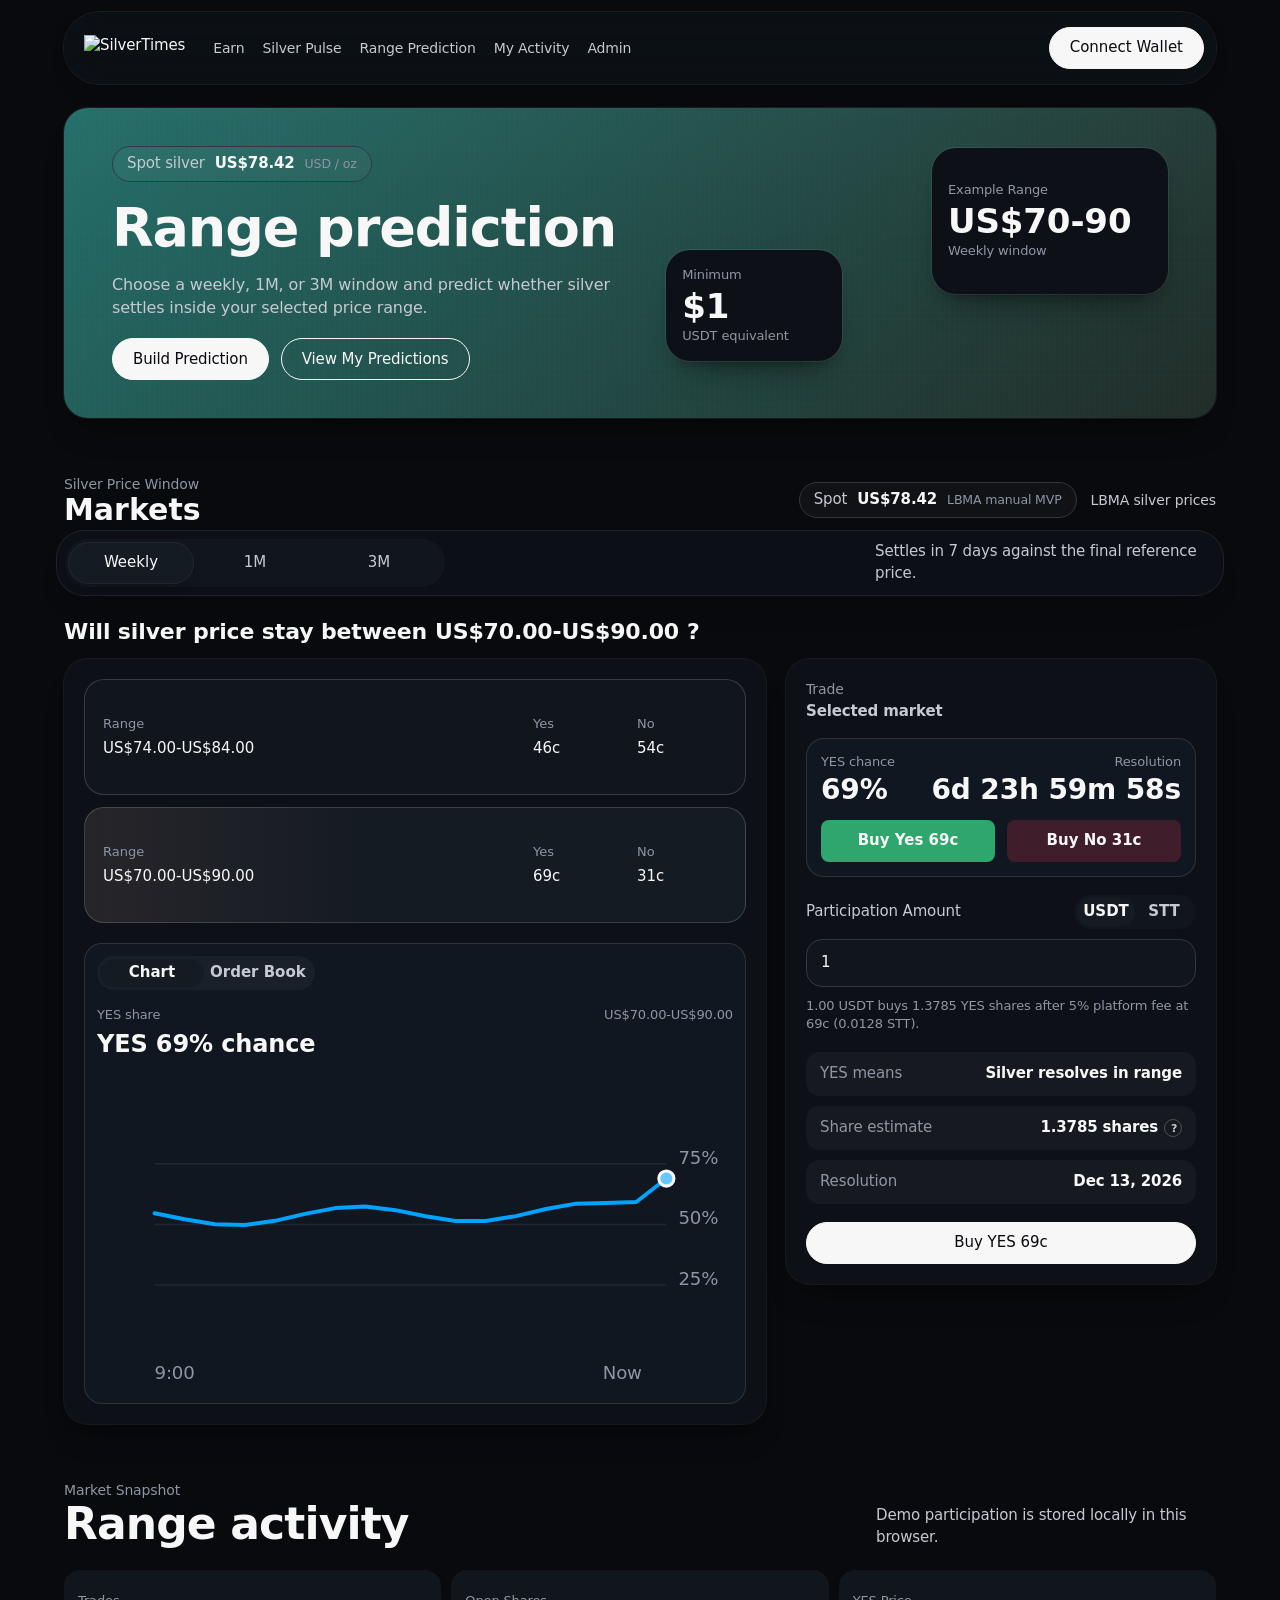
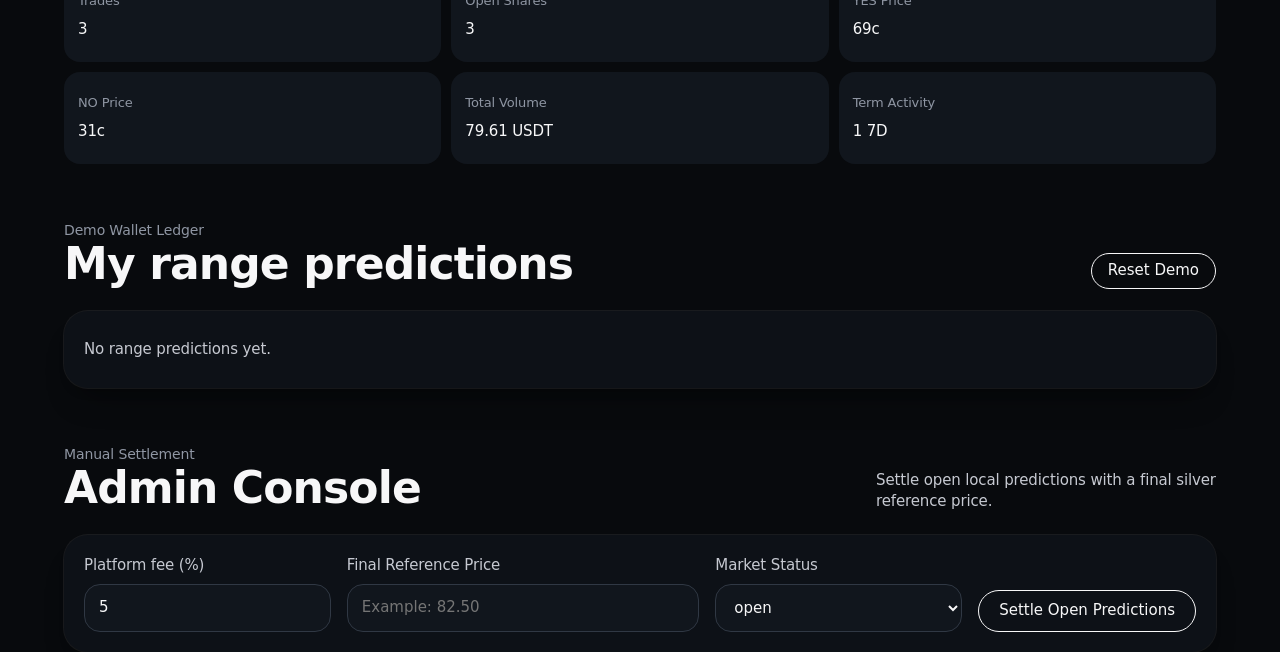
==== commit 38184d91: "Label fee control as platform fee" ====
--- a/range-prediction.html
+++ b/range-prediction.html
@@ -136,6 +136,7 @@
 
               <div id="rangeTicketSummary" class="range-ticket-summary"></div>
               <button id="submitRangePredictionButton" class="primary-button" type="button">Buy Shares</button>
+              <div id="rangeTradeError" class="range-trade-error" role="alert" aria-live="polite"></div>
             </div>
           </aside>
         </div>
@@ -172,6 +173,10 @@
           <p class="summary-text">Settle open local predictions with a final silver reference price.</p>
         </div>
         <form id="rangeAdminForm" class="admin-form range-admin-form">
+          <div class="field">
+            <label for="adminHouseMargin">Platform fee (%)</label>
+            <input id="adminHouseMargin" type="number" min="0" max="50" step="0.1" placeholder="5.0">
+          </div>
           <div class="field">
             <label for="adminFinalPrice">Final Reference Price</label>
             <input id="adminFinalPrice" type="number" min="0" step="0.01" placeholder="Example: 82.50">
@@ -191,6 +196,6 @@
 
     <div id="rangeToast" class="toast" role="status" aria-live="polite"></div>
 
-    <script src="range-prediction.js?v=20260520-unified-header"></script>
+    <script src="range-prediction.js?v=20260520-margin-control-fix"></script>
   </body>
 </html>
--- a/styles.css
+++ b/styles.css
@@ -2453,6 +2453,69 @@
   overflow-wrap: anywhere;
 }
 
+.share-estimate-value {
+  position: relative;
+  display: inline-flex;
+  align-items: center;
+  justify-content: flex-end;
+  gap: 6px;
+}
+
+.share-tooltip-trigger {
+  display: inline-grid;
+  place-items: center;
+  width: 18px;
+  height: 18px;
+  border: 1px solid rgba(255, 255, 255, 0.24);
+  border-radius: 50%;
+  background: transparent;
+  color: var(--color-muted-stone);
+  font-size: 11px;
+  font-weight: 800;
+  cursor: help;
+}
+
+.share-tooltip {
+  position: absolute;
+  right: 0;
+  bottom: calc(100% + 8px);
+  z-index: 5;
+  display: none;
+  width: min(320px, 78vw);
+  padding: 10px 12px;
+  border: 1px solid rgba(255, 255, 255, 0.16);
+  border-radius: 12px;
+  background: var(--surface-elevated);
+  color: var(--color-muted-stone);
+  box-shadow: var(--shadow-subtle);
+  font-size: 12px;
+  font-weight: 600;
+  line-height: 1.4;
+  text-align: left;
+}
+
+.share-estimate-value:hover .share-tooltip,
+.share-estimate-value:focus-within .share-tooltip {
+  display: block;
+}
+
+.range-trade-error {
+  display: none;
+  min-height: 38px;
+  align-items: center;
+  padding: 9px 12px;
+  border: 1px solid rgba(240, 68, 82, 0.45);
+  border-radius: 12px;
+  background: rgba(240, 68, 82, 0.14);
+  color: #ff9aa4;
+  font-size: 13px;
+  font-weight: 700;
+}
+
+.range-trade-error.is-visible {
+  display: flex;
+}
+
 .range-stats-grid {
   grid-template-columns: repeat(3, minmax(0, 1fr));
 }
@@ -2499,7 +2562,7 @@
 }
 
 .range-admin-form {
-  grid-template-columns: minmax(180px, 1fr) minmax(160px, 0.7fr) auto;
+  grid-template-columns: minmax(160px, 0.7fr) minmax(180px, 1fr) minmax(160px, 0.7fr) auto;
   align-items: end;
 }
 
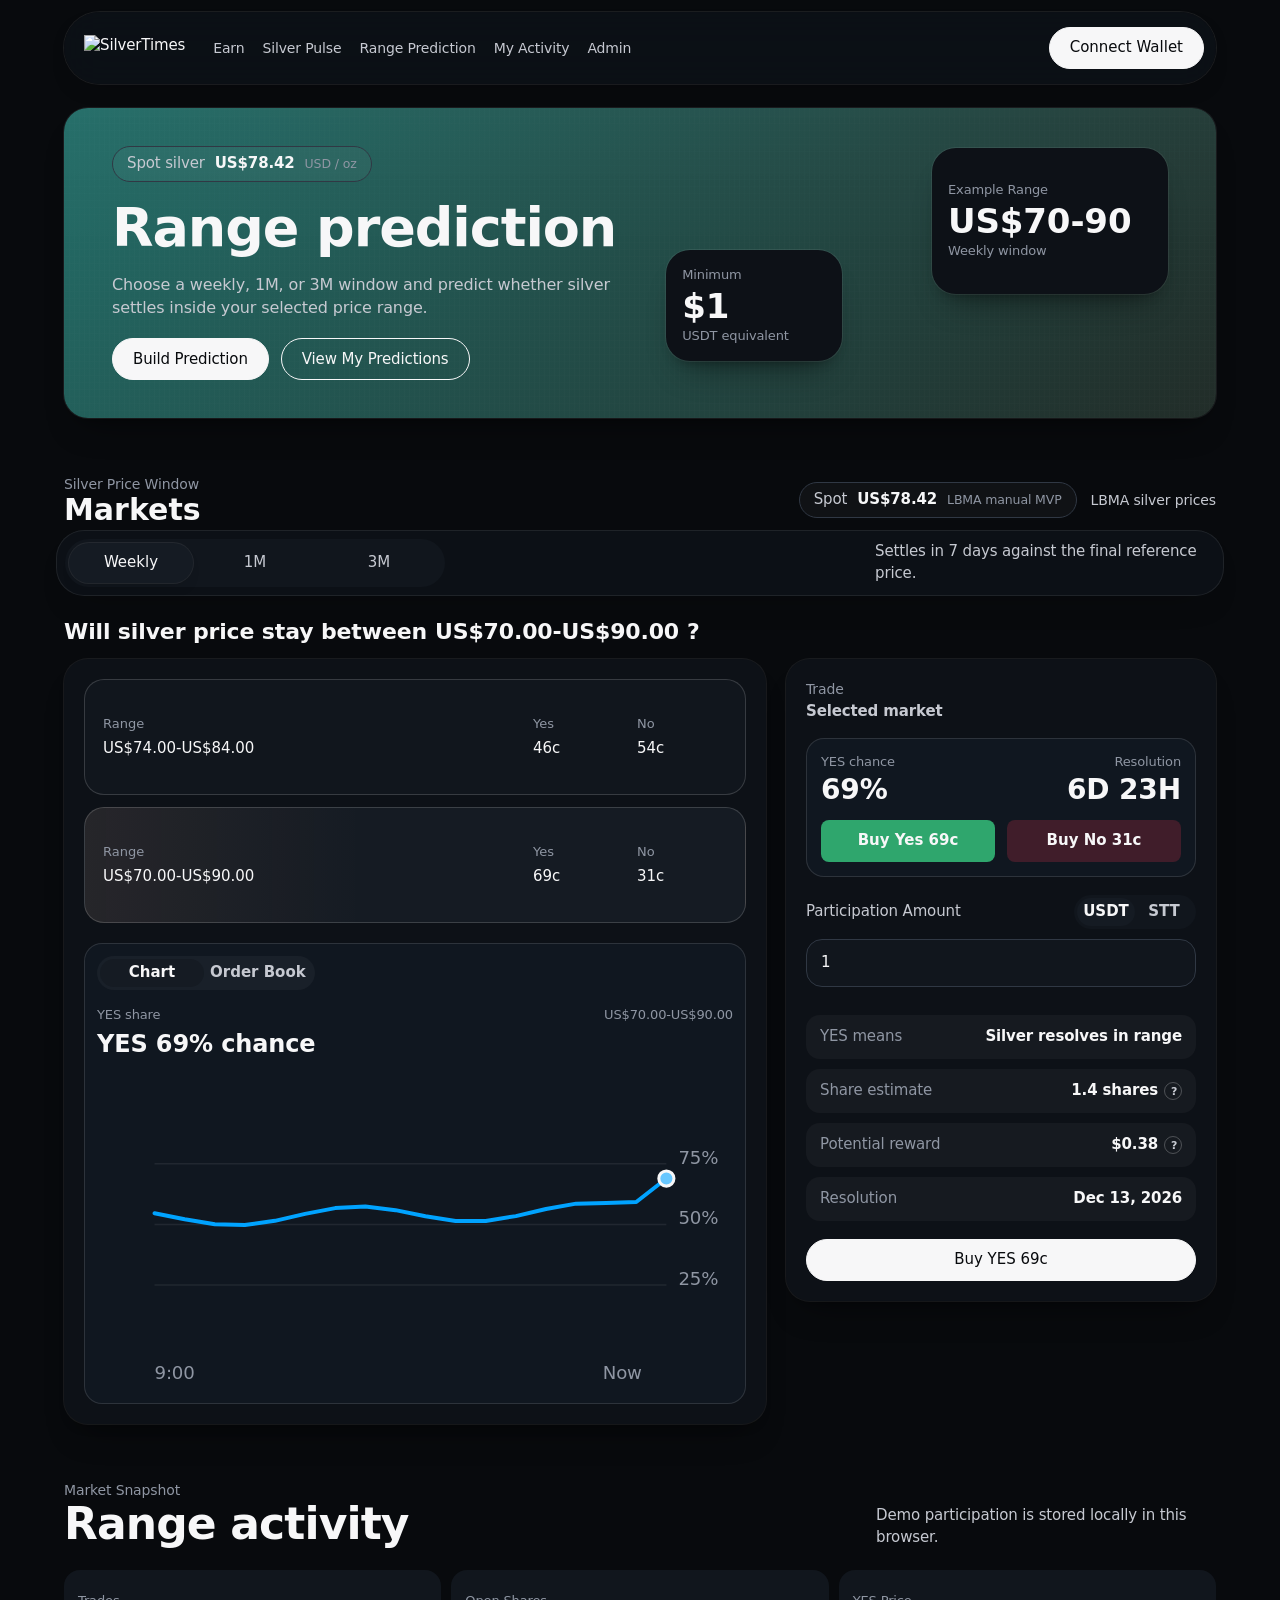
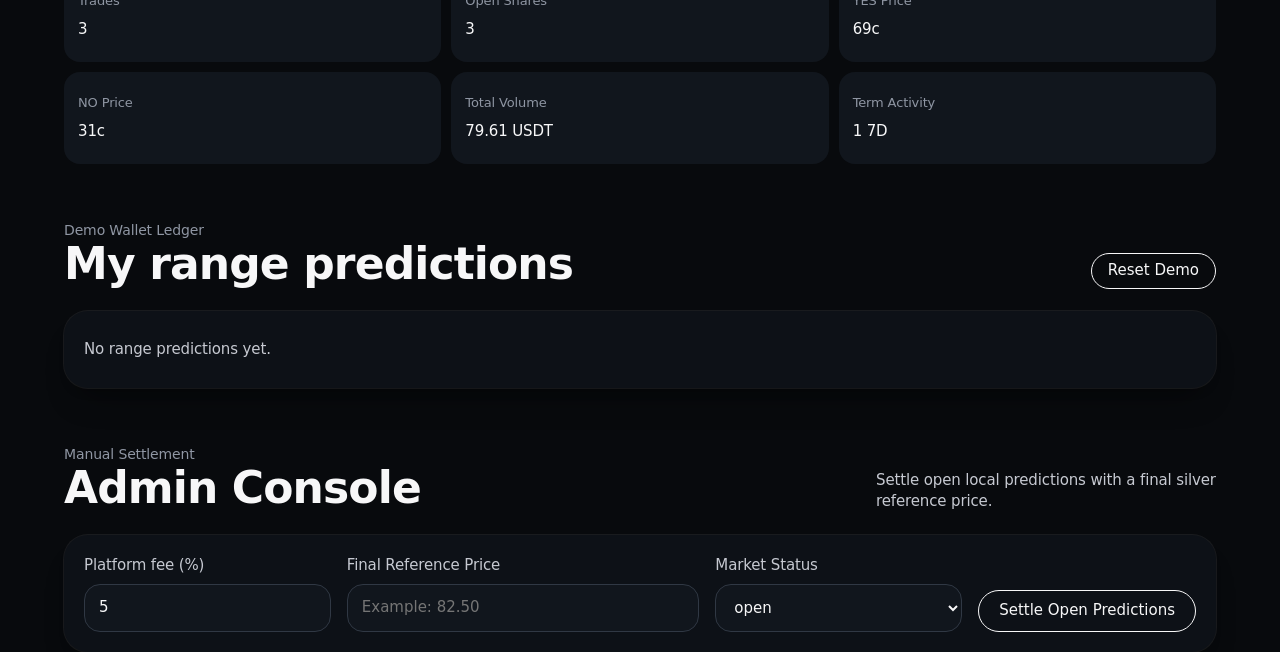
==== commit e1015eea: "Improve range prediction order review" ====
--- a/range-prediction.html
+++ b/range-prediction.html
@@ -195,7 +195,18 @@
     </main>
 
     <div id="rangeToast" class="toast" role="status" aria-live="polite"></div>
-
-    <script src="range-prediction.js?v=20260520-margin-control-fix"></script>
+    <div id="rangeConfirmModal" class="confirm-modal" role="dialog" aria-modal="true" aria-labelledby="rangeConfirmTitle" hidden>
+      <div class="confirm-card">
+        <p class="eyebrow">Order Review</p>
+        <h3 id="rangeConfirmTitle">Confirm range prediction</h3>
+        <div id="rangeConfirmSummary" class="confirm-summary range-confirm-summary"></div>
+        <div class="confirm-actions">
+          <button id="cancelRangePredictionButton" class="ghost-button" type="button">Cancel</button>
+          <button id="confirmRangePredictionButton" class="primary-button" type="button">Confirm Buy</button>
+        </div>
+      </div>
+    </div>
+
+    <script src="range-prediction.js?v=20260520-buy-confirmation-layout"></script>
   </body>
 </html>
--- a/styles.css
+++ b/styles.css
@@ -576,6 +576,10 @@
   padding: 0 20px 20px;
 }
 
+.product-scenario-preview {
+  margin: 0 20px 20px;
+}
+
 .product-row {
   display: grid;
   grid-template-columns: 1fr 130px 130px 156px;
@@ -1244,6 +1248,75 @@
   color: var(--color-ink);
 }
 
+.range-confirm-summary {
+  display: grid;
+  grid-template-columns: 1fr;
+  gap: 12px;
+}
+
+.range-confirm-summary span {
+  display: inline;
+  gap: 0;
+  padding: 0;
+  border-radius: 0;
+  background: transparent;
+}
+
+.range-confirm-summary strong {
+  color: var(--color-ink);
+}
+
+.range-confirm-hero {
+  display: grid;
+  gap: 8px;
+  padding: 16px;
+  border-radius: 16px;
+  background: var(--color-fog);
+}
+
+.range-confirm-hero small,
+.range-confirm-list span {
+  color: var(--color-light-steel);
+  font-size: 12px;
+}
+
+.range-confirm-hero strong {
+  font-size: 18px;
+  line-height: 1.2;
+}
+
+.range-confirm-hero span {
+  color: var(--color-steel);
+  font-size: 13px;
+}
+
+.range-confirm-list {
+  display: grid;
+  gap: 8px;
+}
+
+.range-confirm-list div {
+  display: flex;
+  justify-content: space-between;
+  gap: 16px;
+  align-items: center;
+  padding: 12px 14px;
+  border-radius: 14px;
+  background: var(--color-fog);
+}
+
+.range-confirm-list strong {
+  text-align: right;
+}
+
+.range-confirm-list .range-confirm-highlight {
+  background: rgba(0, 193, 118, 0.12);
+}
+
+.range-confirm-list .range-confirm-highlight strong {
+  color: #00c176;
+}
+
 .confirm-check {
   grid-template-columns: 18px 1fr;
   align-items: start;
@@ -2453,7 +2526,8 @@
   overflow-wrap: anywhere;
 }
 
-.share-estimate-value {
+.share-estimate-value,
+.reward-estimate-value {
   position: relative;
   display: inline-flex;
   align-items: center;
@@ -2495,7 +2569,9 @@
 }
 
 .share-estimate-value:hover .share-tooltip,
-.share-estimate-value:focus-within .share-tooltip {
+.share-estimate-value:focus-within .share-tooltip,
+.reward-estimate-value:hover .share-tooltip,
+.reward-estimate-value:focus-within .share-tooltip {
   display: block;
 }
 
@@ -2524,14 +2600,35 @@
   overflow-x: auto;
 }
 
+.range-portfolio-summary {
+  display: flex;
+  justify-content: space-between;
+  gap: 16px;
+  align-items: center;
+  min-width: 920px;
+  padding: 16px 20px;
+  border-bottom: 1px solid var(--color-hint-of-grey);
+  background: rgba(255, 255, 255, 0.03);
+}
+
+.range-portfolio-summary span {
+  color: var(--color-light-steel);
+  font-size: 13px;
+}
+
+.range-portfolio-summary strong {
+  color: var(--color-white);
+  font-size: 20px;
+}
+
 .range-table {
   display: grid;
-  min-width: 820px;
+  min-width: 920px;
 }
 
 .range-table-row {
   display: grid;
-  grid-template-columns: 0.95fr 0.62fr 1.15fr 0.8fr 0.92fr 0.62fr 0.78fr;
+  grid-template-columns: 0.95fr 0.62fr 0.58fr 1.12fr 0.8fr 0.92fr 0.62fr 0.78fr;
   gap: 12px;
   align-items: center;
   min-height: 58px;
